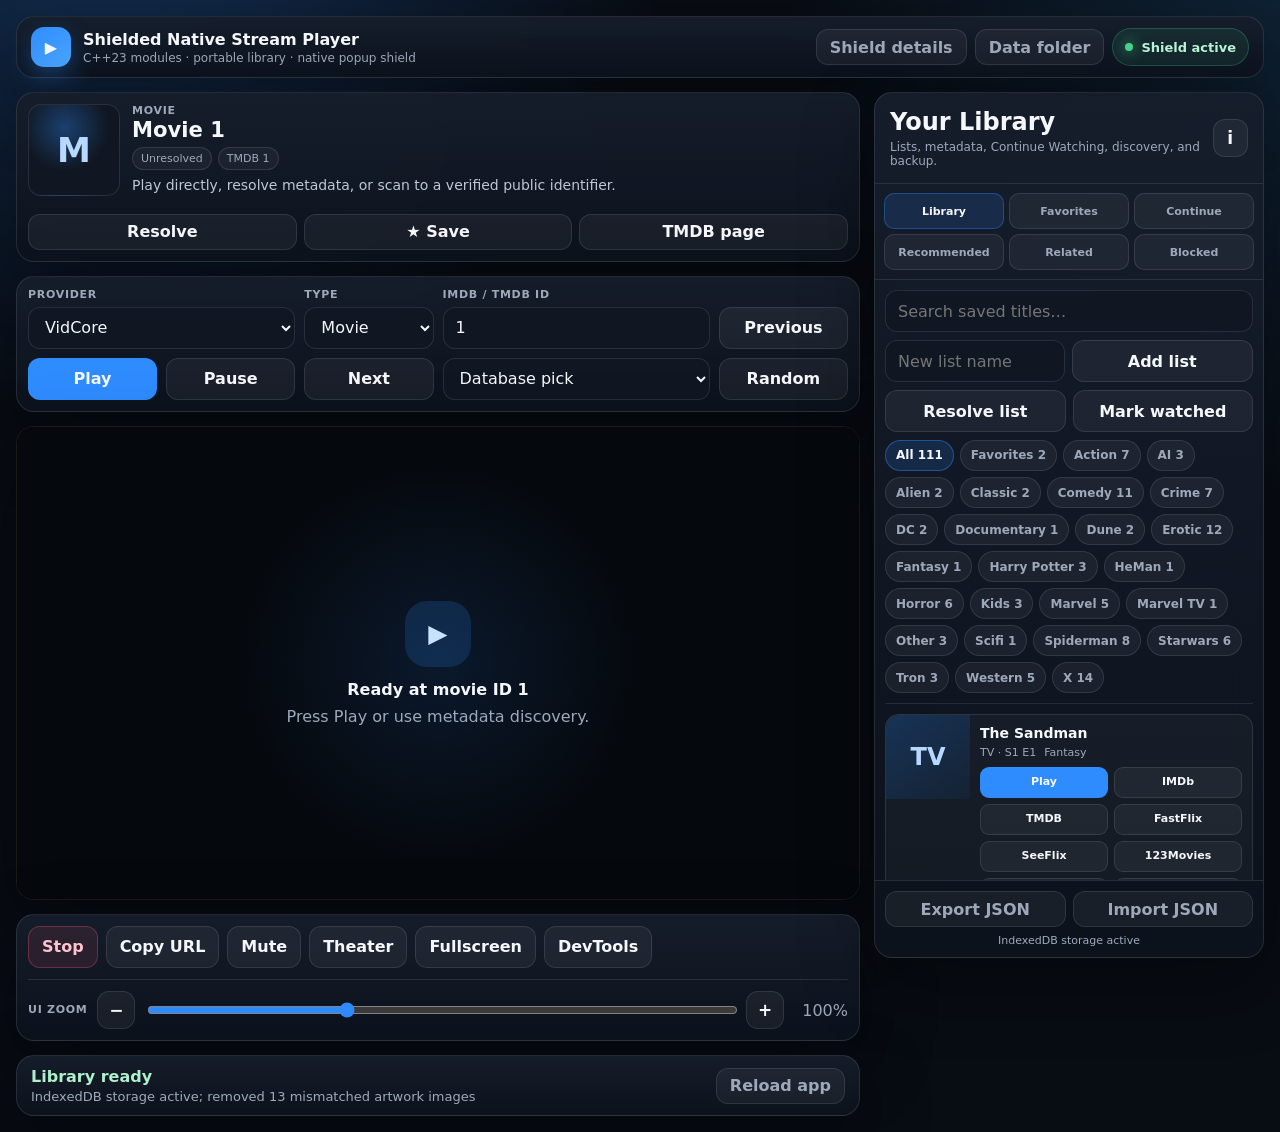
==== VidCoreWebPlayer/index.html @ e3d283dc "Apply v0.2.9 source update" ====
<!doctype html>
<html lang="en">
<head>
  <meta charset="utf-8">
  <meta
      name="viewport"
      content="width=device-width, initial-scale=1, viewport-fit=cover">
  <meta name="color-scheme" content="dark">
  <title>Shielded Native Stream Player</title>
  <link rel="stylesheet" href="styles.css">
</head>
<body>
  <div id="app" class="app">
    <header class="topbar panel">
      <div class="brand">
        <div class="brand-mark">▶</div>
        <div>
          <strong>Shielded Native Stream Player</strong>
          <span>C++23 modules · portable library · native popup shield</span>
        </div>
      </div>

      <div class="top-actions">
        <button id="shieldHelpButton" class="button subtle">Shield details</button>
        <button id="dataFolderButton" class="button subtle">Data folder</button>
        <div class="shield-pill" title="Native popup interception is active.">
          <span class="shield-dot"></span>
          Shield active
        </div>
      </div>
    </header>

    <main class="workspace">
      <section class="main-column">
        <section class="current-card panel">
          <div id="currentPoster" class="current-poster fallback">?</div>

          <div class="current-copy">
            <div class="eyebrow" id="currentType">Movie</div>
            <h1 id="currentTitle">Movie 1</h1>
            <div id="currentMeta" class="metadata-row">
              <span>Unresolved</span>
            </div>
            <p id="currentDescription">
              Play directly, resolve metadata, or scan to a verified public identifier.
            </p>
            <div id="currentGenres" class="tags"></div>
          </div>

          <div class="current-actions">
            <button id="resolveButton" class="button">Resolve</button>
            <button id="favoriteButton" class="button">★ Save</button>
            <button id="previousArtworkButton" class="button hidden">◀ Art</button>
            <button id="imdbArtworkButton" class="button hidden">IMDb art</button>
            <button id="tmdbArtworkButton" class="button hidden">TMDB art</button>
            <button id="nextArtworkButton" class="button hidden">Art ▶</button>
            <button id="imdbButton" class="button hidden">IMDb page</button>
            <button id="tmdbButton" class="button hidden">TMDB page</button>
            <button id="wikipediaButton" class="button hidden">Wikipedia</button>
            <button id="fastflixButton" class="button hidden">FastFlix</button>
            <button id="seeflixButton" class="button hidden">SeeFlix</button>
            <button id="movies123Button" class="button hidden">123Movies</button>
          </div>
        </section>

        <section class="source-panel panel">
          <label class="field provider-field">
            <span>Provider</span>
            <select id="baseUrl" aria-label="Streaming provider">
              <option value="https://vidcore.net" selected>VidCore</option>
              <option value="https://ythd.org/embed">YTHD</option>
              <option value="https://vidup.to">VidUp</option>
            </select>
          </label>

          <label class="field mode-field">
            <span>Type</span>
            <select id="mode">
              <option value="movie">Movie</option>
              <option value="tv">TV</option>
            </select>
          </label>

          <label class="field id-field">
            <span>IMDb / TMDB ID</span>
            <input
                id="mediaId"
                value="1"
                spellcheck="false"
                autocomplete="off">
          </label>

          <label id="seasonField" class="field number-field hidden">
            <span>Season</span>
            <input id="season" type="number" min="0" step="1" value="1">
          </label>

          <label id="episodeField" class="field number-field hidden">
            <span>Episode</span>
            <input id="episode" type="number" min="1" step="1" value="1">
          </label>

          <button
              id="previousButton"
              class="button"
              title="Scan backward to the nearest public metadata match">
            Previous
          </button>

          <button id="playButton" class="button primary">Play</button>

          <button id="pauseButton" class="button">Pause</button>

          <button
              id="nextButton"
              class="button"
              title="Scan forward to the nearest public metadata match">
            Next
          </button>

          <select id="randomMode" class="random-mode" aria-label="Random mode">
            <option value="database" selected>Database pick</option>
            <option value="number">Random ID</option>
          </select>

          <button id="randomButton" class="button">Random</button>
        </section>

        <section id="playerShell" class="player-shell panel">
          <iframe
              id="player"
              title="Streaming player"
              allow="autoplay; encrypted-media; fullscreen; picture-in-picture"
              allowfullscreen
              referrerpolicy="strict-origin-when-cross-origin">
          </iframe>

          <div id="emptyPlayer" class="player-empty">
            <div class="play-glyph">▶</div>
            <strong>Ready at movie ID 1</strong>
            <span>Press Play or use metadata discovery.</span>
          </div>
        </section>

        <section class="transport panel">
          <div class="transport-row">
            <button id="stopButton" class="button danger">Stop</button>
            <button id="copyUrlButton" class="button">Copy URL</button>
            <button id="muteButton" class="button">Mute</button>
            <button id="theaterModeButton" class="button">Theater</button>
            <button id="fullscreenButton" class="button">Fullscreen</button>
            <button id="devtoolsButton" class="button">DevTools</button>
          </div>

          <div class="zoom-row">
            <span>UI zoom</span>
            <button id="zoomOutButton" class="round-button">−</button>
            <input
                id="zoomSlider"
                type="range"
                min="50"
                max="200"
                step="10"
                value="100">
            <button id="zoomInButton" class="round-button">+</button>
            <output id="zoomOutput">100%</output>
          </div>
        </section>

        <section id="statusPanel" class="status-panel panel">
          <div>
            <strong id="statusTitle">Starting library</strong>
            <span id="statusText">
              IndexedDB will be used when available, with a localStorage fallback.
            </span>
          </div>
          <button id="reloadShellButton" class="button subtle">Reload app</button>
        </section>
      </section>

      <aside class="sidebar panel">
        <div class="sidebar-head">
          <div>
            <h2>Your Library</h2>
            <p>Lists, metadata, Continue Watching, discovery, and backup.</p>
          </div>
          <button id="storageInfoButton" class="round-button" title="Storage information">i</button>
        </div>

        <nav class="tabs">
          <button class="tab active" data-panel="library">Library</button>
          <button class="tab" data-panel="favorites">Favorites</button>
          <button class="tab" data-panel="continue">Continue</button>
          <button class="tab" data-panel="recommended">Recommended</button>
          <button class="tab" data-panel="related">Related</button>
          <button class="tab" data-panel="blocked">Blocked</button>
        </nav>

        <section id="libraryPanel" class="side-panel">
          <div class="library-tools">
            <input
                id="librarySearch"
                type="search"
                placeholder="Search saved titles…"
                autocomplete="off">

            <div class="tool-row">
              <input
                  id="newListName"
                  placeholder="New list name"
                  maxlength="40">
              <button id="addListButton" class="button">Add list</button>
            </div>

            <div class="tool-row">
              <button id="resolveListButton" class="button">Resolve list</button>
              <button id="markListWatchedButton" class="button">Mark watched</button>
              <button id="deleteListButton" class="button danger hidden">Delete list</button>
            </div>

            <div id="listChips" class="list-chips"></div>
          </div>

          <div id="libraryCards" class="card-list"></div>
        </section>

        <section id="favoritesPanel" class="side-panel hidden">
          <div id="favoritesCards" class="card-list"></div>
        </section>

        <section id="continuePanel" class="side-panel hidden">
          <div id="continueCards" class="card-list"></div>
        </section>

        <section id="recommendedPanel" class="side-panel hidden">
          <div id="recommendedCards" class="card-list"></div>
        </section>

        <section id="relatedPanel" class="side-panel hidden">
          <div id="relatedCards" class="card-list"></div>
        </section>

        <section id="blockedPanel" class="side-panel hidden">
          <div class="blocked-summary">
            <span>
              Attempts caught this run are shown below. Learned hosts persist in the portable data folder beside the executable.
            </span>
            <button id="clearBlockedButton" class="button danger">Clear learned hosts</button>
          </div>
          <div id="blockedCards" class="card-list"></div>
        </section>

        <footer class="sidebar-footer">
          <button id="exportButton" class="button subtle">Export JSON</button>
          <button id="importButton" class="button subtle">Import JSON</button>
          <input
              id="importFile"
              class="hidden"
              type="file"
              accept="application/json,.json">
          <span id="storageMode">Storage starting…</span>
        </footer>
      </aside>
    </main>
  </div>

  <dialog id="saveDialog">
    <form id="saveForm" class="dialog-body" method="dialog">
      <h3 id="saveDialogTitle">Save to library</h3>

      <label class="field">
        <span>List</span>
        <select id="saveList"></select>
      </label>

      <label class="field">
        <span>Notes</span>
        <textarea
            id="saveNotes"
            rows="5"
            placeholder="Optional notes"></textarea>
      </label>

      <label class="check-row">
        <input id="saveWatched" type="checkbox">
        <span>Mark watched</span>
      </label>

      <div class="dialog-actions split-actions">
        <button
            id="deleteDialogButton"
            class="button danger hidden"
            type="button">
          Delete from library
        </button>
        <button id="cancelSaveButton" class="button" type="button">Cancel</button>
        <button class="button primary" type="submit">Save</button>
      </div>
    </form>
  </dialog>

  <dialog id="storageDialog">
    <div class="dialog-body">
      <h3>Library storage</h3>
      <p>
        Favorites, lists, notes, watched state, Continue Watching, and history use IndexedDB when available. In the native player, browser storage and cache stay in the portable data folder beside the executable. JSON export stores provider categories once, then uses compact provider indexes per title. Version 1 backups with full provider URLs remain import-compatible.
      </p>
      <p>
        Exact playback position is unavailable because the provider frame is cross-origin. Continue Watching records played titles and manual completion state.
      </p>
      <div class="dialog-actions">
        <button id="closeStorageDialogButton" class="button primary">Close</button>
      </div>
    </div>
  </dialog>

  <dialog id="shieldDialog">
    <div class="dialog-body">
      <h3>Native popup shield</h3>
      <p>
        The C++ host cancels WebView2 new-window requests and top-level navigation hijacks. A document-created guard also blocks window.open, target-blank links, external click redirects, middle-click navigation, and external form submissions inside every frame.
      </p>
      <p>
        This prevents popup tabs and window hijacks. It does not promise to remove every visual advertisement rendered inside the provider frame.
      </p>
      <div class="dialog-actions">
        <button id="closeShieldDialogButton" class="button primary">Close</button>
      </div>
    </div>
  </dialog>

  <script src="builtin-library.js"></script>
  <script src="builtin-additions.js"></script>
  <script src="storage.js"></script>
  <script src="metadata.js"></script>
  <script src="providers.js"></script>
  <script src="scanner.js"></script>
  <script src="app.js"></script>
</body>
</html>
---- VidCoreWebPlayer/styles.css ----
:root {
  color-scheme: dark;
  font-family:
      Inter, ui-sans-serif, system-ui, -apple-system, BlinkMacSystemFont,
      "Segoe UI Variable", "Segoe UI", sans-serif;
  --background: #080c13;
  --surface: rgba(18, 25, 37, 0.95);
  --surface-strong: #182131;
  --surface-soft: #101722;
  --surface-hover: rgba(255, 255, 255, 0.075);
  --border: rgba(255, 255, 255, 0.10);
  --border-strong: rgba(255, 255, 255, 0.18);
  --text: #f5f7fb;
  --muted: #9da9bb;
  --primary: #2f8cff;
  --primary-hover: #55a3ff;
  --danger: #e7546c;
  --success: #49d28b;
  --warning: #f5ba55;
  --shadow: 0 24px 70px rgba(0, 0, 0, 0.38);
}

* {
  box-sizing: border-box;
}

html,
body {
  min-width: 900px;
  min-height: 650px;
  margin: 0;
  background:
      radial-gradient(circle at 9% -12%, rgba(47, 140, 255, 0.29), transparent 35rem),
      radial-gradient(circle at 100% 0%, rgba(52, 167, 255, 0.14), transparent 31rem),
      var(--background);
  color: var(--text);
}

body {
  overflow-x: hidden;
}

button,
input,
select,
textarea {
  font: inherit;
}

button {
  color: inherit;
}

.app {
  min-height: 100vh;
  padding: 16px;
}

.panel {
  border: 1px solid var(--border);
  border-radius: 18px;
  background:
      linear-gradient(
        180deg,
        rgba(22, 30, 44, 0.95),
        rgba(13, 19, 29, 0.95)
      );
  box-shadow: var(--shadow);
  backdrop-filter: blur(18px);
}

.topbar {
  display: flex;
  align-items: center;
  justify-content: space-between;
  min-height: 62px;
  margin-bottom: 14px;
  padding: 10px 14px;
}

.brand,
.top-actions,
.transport-row,
.current-actions,
.dialog-actions,
.tool-row,
.check-row {
  display: flex;
  align-items: center;
}

.brand {
  gap: 12px;
}

.brand-mark {
  display: grid;
  width: 40px;
  height: 40px;
  place-items: center;
  border-radius: 13px;
  background: linear-gradient(145deg, var(--primary), #4ba7ff);
  box-shadow: 0 10px 24px rgba(47, 140, 255, 0.34);
}

.brand strong,
.brand span {
  display: block;
}

.brand span {
  margin-top: 2px;
  color: var(--muted);
  font-size: 12px;
}

.top-actions {
  gap: 8px;
}

.shield-pill {
  display: flex;
  align-items: center;
  gap: 8px;
  min-height: 38px;
  padding: 0 12px;
  border: 1px solid rgba(73, 210, 139, 0.26);
  border-radius: 999px;
  background: rgba(73, 210, 139, 0.09);
  color: #baf4d4;
  font-size: 13px;
  font-weight: 750;
}


.shield-dot {
  width: 8px;
  height: 8px;
  border-radius: 50%;
  background: var(--success);
  box-shadow: 0 0 14px var(--success);
}

.workspace {
  display: grid;
  grid-template-columns: minmax(0, 1fr) 440px;
  gap: 14px;
}

.main-column {
  min-width: 0;
}

.source-panel {
  display: grid;
  grid-template-columns: repeat(12, minmax(0, 1fr));
  align-items: end;
  gap: 9px;
  margin-bottom: 14px;
  padding: 11px;
}

.source-panel .provider-field { grid-column: span 2; }
.source-panel .mode-field { grid-column: span 1; }
.source-panel .id-field { grid-column: span 2; }
.source-panel .number-field { grid-column: span 1; }
.source-panel .button { grid-column: span 1; min-width: 0; }
.source-panel .random-mode {
  grid-column: span 2;
  align-self: end;
  min-height: 42px;
}

.field {
  display: grid;
  gap: 6px;
}

.field > span,
.zoom-row > span,
.eyebrow {
  color: var(--muted);
  font-size: 11px;
  font-weight: 800;
  letter-spacing: 0.065em;
  text-transform: uppercase;
}

input,
select,
textarea {
  width: 100%;
  border: 1px solid var(--border);
  border-radius: 12px;
  outline: none;
  background: var(--surface-soft);
  color: var(--text);
}

input,
select {
  min-height: 42px;
  padding: 0 12px;
}

textarea {
  min-height: 105px;
  padding: 11px 12px;
  resize: vertical;
}

input:focus,
select:focus,
textarea:focus {
  border-color: rgba(47, 140, 255, 0.82);
  box-shadow: 0 0 0 3px rgba(47, 140, 255, 0.16);
}

.button,
.round-button,
.tab,
.list-chip {
  border: 1px solid var(--border);
  outline: none;
  background: rgba(255, 255, 255, 0.05);
  cursor: pointer;
  transition:
      transform 120ms ease,
      border-color 120ms ease,
      background 120ms ease,
      opacity 120ms ease;
}

.button:hover,
.round-button:hover,
.tab:hover,
.list-chip:hover {
  border-color: var(--border-strong);
  background: var(--surface-hover);
}

.button:active,
.round-button:active,
.tab:active,
.list-chip:active {
  transform: translateY(1px);
}

.button:disabled,
.round-button:disabled,
.tab:disabled {
  cursor: not-allowed;
  opacity: 0.48;
}

.button {
  min-height: 42px;
  padding: 0 13px;
  border-radius: 12px;
  font-weight: 750;
  white-space: nowrap;
}

.button.primary {
  border-color: rgba(47, 140, 255, 0.75);
  background: var(--primary);
}

.button.primary:hover {
  background: var(--primary-hover);
}

.button.danger {
  color: #ffc3ce;
  border-color: rgba(231, 84, 108, 0.34);
  background: rgba(231, 84, 108, 0.11);
}

.button.subtle {
  min-height: 36px;
  color: var(--muted);
}

.round-button {
  display: grid;
  width: 38px;
  height: 38px;
  place-items: center;
  border-radius: 12px;
  font-size: 17px;
  font-weight: 850;
}

.current-card {
  display: grid;
  grid-template-columns: 132px minmax(0, 1fr) minmax(210px, 238px);
  align-items: start;
  gap: 16px;
  min-height: 214px;
  margin-bottom: 14px;
  padding: 14px;
}

.current-poster {
  display: grid;
  width: 132px;
  min-height: 198px;
  aspect-ratio: 2 / 3;
  overflow: hidden;
  place-items: center;
  border: 1px solid var(--border);
  border-radius: 14px;
  background:
      radial-gradient(circle at 40% 25%, rgba(47, 140, 255, 0.35), transparent 50%),
      var(--surface-soft);
  color: #b8d9ff;
  font-size: 34px;
  font-weight: 850;
}

.current-poster img {
  width: 100%;
  height: 100%;
  object-fit: contain;
}

.current-copy {
  min-width: 0;
}

.current-copy h1 {
  margin: 4px 0 7px;
  overflow: hidden;
  font-size: clamp(22px, 2vw, 32px);
  line-height: 1.08;
  text-overflow: ellipsis;
  white-space: nowrap;
}

.current-copy p {
  display: -webkit-box;
  max-width: 1000px;
  margin: 9px 0 0;
  overflow: hidden;
  color: #bdc7d6;
  font-size: 14px;
  line-height: 1.48;
  -webkit-box-orient: vertical;
  -webkit-line-clamp: 4;
}

.metadata-row,
.tags {
  display: flex;
  flex-wrap: wrap;
  gap: 6px;
}

.metadata-row span,
.tag {
  padding: 4px 8px;
  border: 1px solid var(--border);
  border-radius: 999px;
  background: rgba(255, 255, 255, 0.045);
  color: var(--muted);
  font-size: 11px;
}

.tags {
  margin-top: 10px;
}

.current-actions {
  display: grid;
  grid-template-columns: repeat(2, minmax(0, 1fr));
  align-content: start;
  gap: 7px;
  width: 100%;
}

.current-actions .button {
  min-width: 0;
  white-space: normal;
}

.player-shell {
  position: relative;
  overflow: hidden;
  min-height: 390px;
  aspect-ratio: 16 / 9;
  background: #000;
}

.player-shell iframe {
  width: 100%;
  height: 100%;
  border: 0;
  background: #000;
}

.player-empty {
  position: absolute;
  inset: 0;
  display: grid;
  place-content: center;
  gap: 8px;
  text-align: center;
  background:
      radial-gradient(circle at center, rgba(47, 140, 255, 0.13), transparent 42%),
      #05080d;
  pointer-events: none;
}

.player-empty strong,
.player-empty span {
  display: block;
}

.player-empty span {
  color: var(--muted);
}

.play-glyph {
  display: grid;
  width: 66px;
  height: 66px;
  margin: 0 auto 5px;
  place-items: center;
  border-radius: 22px;
  background: rgba(47, 140, 255, 0.17);
  color: #c7e2ff;
  font-size: 25px;
}

.transport {
  margin-top: 14px;
  padding: 11px;
}

.transport-row {
  flex-wrap: wrap;
  gap: 8px;
}

.zoom-row {
  display: grid;
  grid-template-columns: auto 38px minmax(160px, 1fr) 38px 54px;
  align-items: center;
  gap: 10px;
  margin-top: 11px;
  padding-top: 11px;
  border-top: 1px solid var(--border);
}

.zoom-row input {
  min-height: auto;
  padding: 0;
  accent-color: var(--primary);
}

.zoom-row output {
  color: var(--muted);
  font-variant-numeric: tabular-nums;
  text-align: right;
}

.status-panel {
  display: flex;
  align-items: center;
  justify-content: space-between;
  gap: 16px;
  margin-top: 14px;
  padding: 11px 14px;
}

.status-panel strong,
.status-panel span {
  display: block;
}

.status-panel span {
  margin-top: 3px;
  color: var(--muted);
  font-size: 13px;
}

.status-panel[data-type="ok"] strong {
  color: #aef0cc;
}

.status-panel[data-type="warn"] strong {
  color: #ffdc9c;
}

.status-panel[data-type="error"] strong {
  color: #ffc1cc;
}

.sidebar {
  position: sticky;
  top: 16px;
  align-self: start;
  min-height: calc(100vh - 104px);
  overflow: hidden;
}

.sidebar-head {
  display: flex;
  align-items: center;
  justify-content: space-between;
  padding: 15px;
  border-bottom: 1px solid var(--border);
}

.sidebar-head h2,
.sidebar-head p {
  margin: 0;
}

.sidebar-head p {
  margin-top: 4px;
  color: var(--muted);
  font-size: 12px;
}

.tabs {
  display: grid;
  grid-template-columns: repeat(3, minmax(0, 1fr));
  gap: 5px;
  padding: 9px;
  border-bottom: 1px solid var(--border);
}

.tab {
  min-height: 36px;
  overflow: hidden;
  padding: 0 6px;
  border-radius: 10px;
  color: var(--muted);
  font-size: 11px;
  font-weight: 780;
  text-overflow: ellipsis;
}

.tab.active {
  color: var(--text);
  border-color: rgba(47, 140, 255, 0.37);
  background: rgba(47, 140, 255, 0.15);
}

.side-panel {
  max-height: calc(100vh - 300px);
  overflow: auto;
  padding: 10px;
}

.library-tools {
  display: grid;
  gap: 8px;
  margin-bottom: 10px;
  padding-bottom: 10px;
  border-bottom: 1px solid var(--border);
}

.tool-row {
  gap: 7px;
}

.tool-row > * {
  flex: 1;
  min-width: 0;
}

.list-chips {
  display: flex;
  flex-wrap: wrap;
  gap: 6px;
}

.list-chip {
  min-height: 31px;
  padding: 0 10px;
  border-radius: 999px;
  color: var(--muted);
  font-size: 12px;
  font-weight: 750;
}

.list-chip.active {
  color: var(--text);
  border-color: rgba(47, 140, 255, 0.44);
  background: rgba(47, 140, 255, 0.16);
}

.card-list {
  display: grid;
  gap: 9px;
}

.media-card,
.blocked-card,
.empty-card {
  overflow: hidden;
  border: 1px solid var(--border);
  border-radius: 14px;
  background: rgba(255, 255, 255, 0.035);
}

.media-card {
  display: grid;
  grid-template-columns: 88px minmax(0, 1fr);
  align-items: start;
}

.card-poster {
  display: grid;
  min-height: 132px;
  aspect-ratio: 2 / 3;
  place-items: center;
  background:
      linear-gradient(145deg, rgba(47, 140, 255, 0.24), rgba(75, 167, 255, 0.08)),
      var(--surface-soft);
  color: #b8d9ff;
  font-size: 24px;
  font-weight: 850;
}

.card-poster img {
  width: 100%;
  height: 100%;
  object-fit: contain;
}

.card-body {
  min-width: 0;
  padding: 10px;
}

.card-title {
  margin: 0;
  overflow: hidden;
  font-size: 14px;
  text-overflow: ellipsis;
  white-space: nowrap;
}

.card-meta {
  display: flex;
  flex-wrap: wrap;
  gap: 5px 8px;
  margin-top: 5px;
  color: var(--muted);
  font-size: 11px;
}

.card-notes {
  display: -webkit-box;
  margin: 7px 0 0;
  overflow: hidden;
  color: #b7c1d0;
  font-size: 12px;
  line-height: 1.35;
  -webkit-box-orient: vertical;
  -webkit-line-clamp: 2;
}

.card-actions {
  display: grid;
  grid-template-columns: repeat(2, minmax(0, 1fr));
  gap: 6px;
  margin-top: 9px;
}

.card-actions .button {
  min-width: 0;
  min-height: 32px;
  padding: 5px 9px;
  border-radius: 9px;
  white-space: normal;
  line-height: 1.2;
  font-size: 11px;
}

.blocked-summary {
  display: grid;
  gap: 9px;
  margin-bottom: 10px;
  color: var(--muted);
  font-size: 12px;
}

.blocked-card {
  padding: 10px;
  word-break: break-all;
}

.blocked-card strong {
  color: #ffc2cd;
  font-size: 11px;
  text-transform: uppercase;
}

.blocked-card span {
  display: block;
  margin-top: 5px;
  color: var(--muted);
  font-size: 12px;
}

.empty-card {
  padding: 25px 16px;
  color: var(--muted);
  text-align: center;
}

.sidebar-footer {
  display: grid;
  grid-template-columns: 1fr 1fr;
  gap: 7px;
  padding: 10px;
  border-top: 1px solid var(--border);
}

.sidebar-footer span {
  grid-column: 1 / -1;
  color: var(--muted);
  font-size: 11px;
  text-align: center;
}

dialog {
  width: min(520px, calc(100vw - 36px));
  padding: 0;
  border: 1px solid var(--border-strong);
  border-radius: 18px;
  background: #111824;
  color: var(--text);
  box-shadow: 0 35px 100px rgba(0, 0, 0, 0.62);
}

dialog::backdrop {
  background: rgba(4, 7, 12, 0.76);
  backdrop-filter: blur(8px);
}

.dialog-body {
  display: grid;
  gap: 13px;
  padding: 18px;
}

.dialog-body h3,
.dialog-body p {
  margin: 0;
}

.dialog-body p {
  color: var(--muted);
  font-size: 13px;
  line-height: 1.5;
}

.split-actions {
  justify-content: flex-end;
}

.split-actions .danger {
  margin-right: auto;
}

.dialog-actions {
  justify-content: flex-end;
  gap: 8px;
  margin-top: 3px;
}

.check-row {
  gap: 8px;
}

.check-row input {
  width: 18px;
  min-height: 18px;
  accent-color: var(--primary);
}

.check-row span {
  color: var(--muted);
  font-size: 13px;
}

.hidden {
  display: none !important;
}

body.theater .workspace {
  display: block;
}

body.theater .sidebar,
body.theater .source-panel,
body.theater .current-card,
body.theater .status-panel {
  display: none;
}

body.theater .player-shell {
  min-height: calc(100vh - 186px);
  border-radius: 16px;
}

body.theater .topbar {
  margin-bottom: 10px;
}


/* v0.2.5 responsive provider and card formatting */
@media (max-width: 1320px) {
  .workspace { grid-template-columns: minmax(0, 1fr) 390px; }
  .source-panel { grid-template-columns: repeat(6, minmax(0, 1fr)); }
  .source-panel .provider-field,
  .source-panel .id-field,
  .source-panel .random-mode { grid-column: span 2; }
}

@media (max-width: 1080px) {
  .workspace { grid-template-columns: 1fr; }
  .sidebar { position: static; min-height: auto; }
  .side-panel { max-height: 560px; }
  .current-card { grid-template-columns: 118px minmax(0, 1fr); }
  .current-poster { width: 118px; min-height: 177px; }
  .current-actions {
    grid-column: 1 / -1;
    grid-template-columns: repeat(3, minmax(0, 1fr));
  }
}


/* v0.2.6 compact blue layout */
.current-card {
  display: grid;
  grid-template-columns: 92px minmax(0, 1fr);
  align-items: start;
  gap: 12px;
  min-height: 0;
  margin-bottom: 14px;
  padding: 11px;
}

.current-poster {
  width: 92px;
  height: 92px;
  min-height: 92px;
  aspect-ratio: 1;
  border-radius: 13px;
}

.current-copy h1 {
  margin: 2px 0 5px;
  font-size: clamp(19px, 1.65vw, 27px);
}

.current-copy p {
  margin-top: 6px;
  line-height: 1.35;
  -webkit-line-clamp: 2;
}

.tags {
  margin-top: 7px;
}

.current-actions {
  grid-column: 1 / -1;
  display: flex;
  flex-flow: row wrap;
  align-items: stretch;
  gap: 7px;
  width: 100%;
}

.current-actions .button {
  flex: 1 1 104px;
  min-width: 92px;
  min-height: 36px;
  padding: 5px 10px;
  white-space: normal;
  line-height: 1.15;
}

.media-card {
  grid-template-columns: 84px minmax(0, 1fr);
  align-items: start;
}

.card-poster {
  width: 84px;
  min-height: 84px;
  aspect-ratio: 1;
}

.card-actions {
  display: flex;
  flex-flow: row wrap;
  gap: 6px;
  margin-top: 8px;
}

.card-actions .button {
  flex: 1 1 88px;
  min-width: 78px;
  min-height: 31px;
  padding: 5px 8px;
  white-space: normal;
  line-height: 1.15;
}

@media (max-width: 1080px) {
  .current-card {
    grid-template-columns: 82px minmax(0, 1fr);
  }

  .current-poster {
    width: 82px;
    height: 82px;
    min-height: 82px;
  }

  .current-actions {
    grid-column: 1 / -1;
    display: flex;
    flex-flow: row wrap;
  }
}
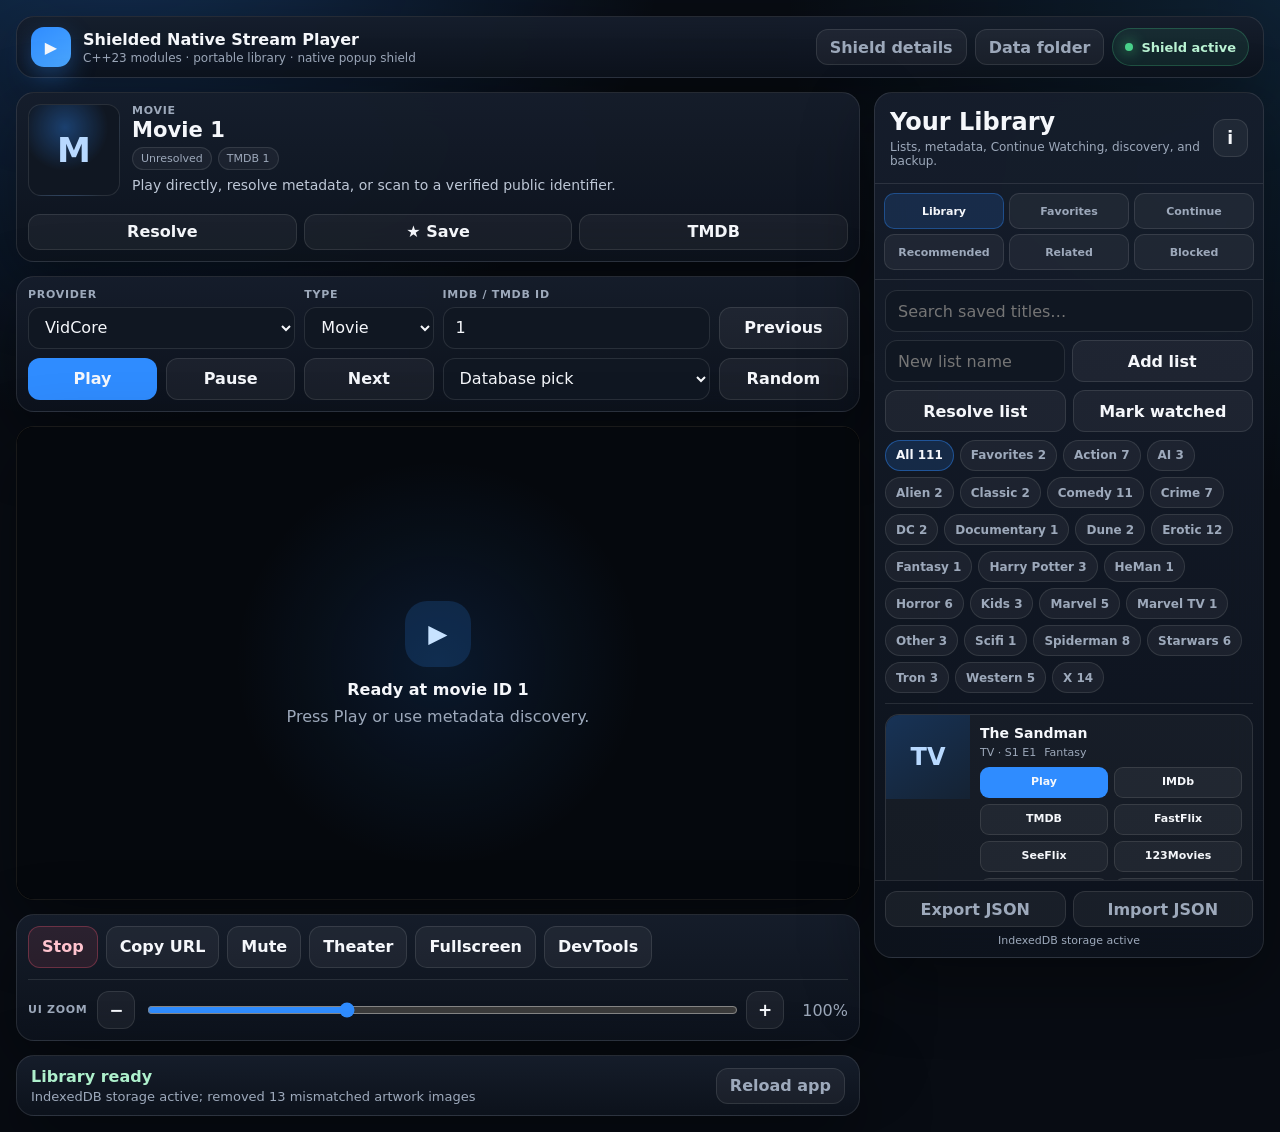
==== commit aea549f0: "Apply v0.2.10 source update" ====
--- a/VidCoreWebPlayer/index.html
+++ b/VidCoreWebPlayer/index.html
@@ -50,12 +50,8 @@
           <div class="current-actions">
             <button id="resolveButton" class="button">Resolve</button>
             <button id="favoriteButton" class="button">★ Save</button>
-            <button id="previousArtworkButton" class="button hidden">◀ Art</button>
-            <button id="imdbArtworkButton" class="button hidden">IMDb art</button>
-            <button id="tmdbArtworkButton" class="button hidden">TMDB art</button>
-            <button id="nextArtworkButton" class="button hidden">Art ▶</button>
-            <button id="imdbButton" class="button hidden">IMDb page</button>
-            <button id="tmdbButton" class="button hidden">TMDB page</button>
+            <button id="imdbButton" class="button hidden">IMDb</button>
+            <button id="tmdbButton" class="button hidden">TMDB</button>
             <button id="wikipediaButton" class="button hidden">Wikipedia</button>
             <button id="fastflixButton" class="button hidden">FastFlix</button>
             <button id="seeflixButton" class="button hidden">SeeFlix</button>
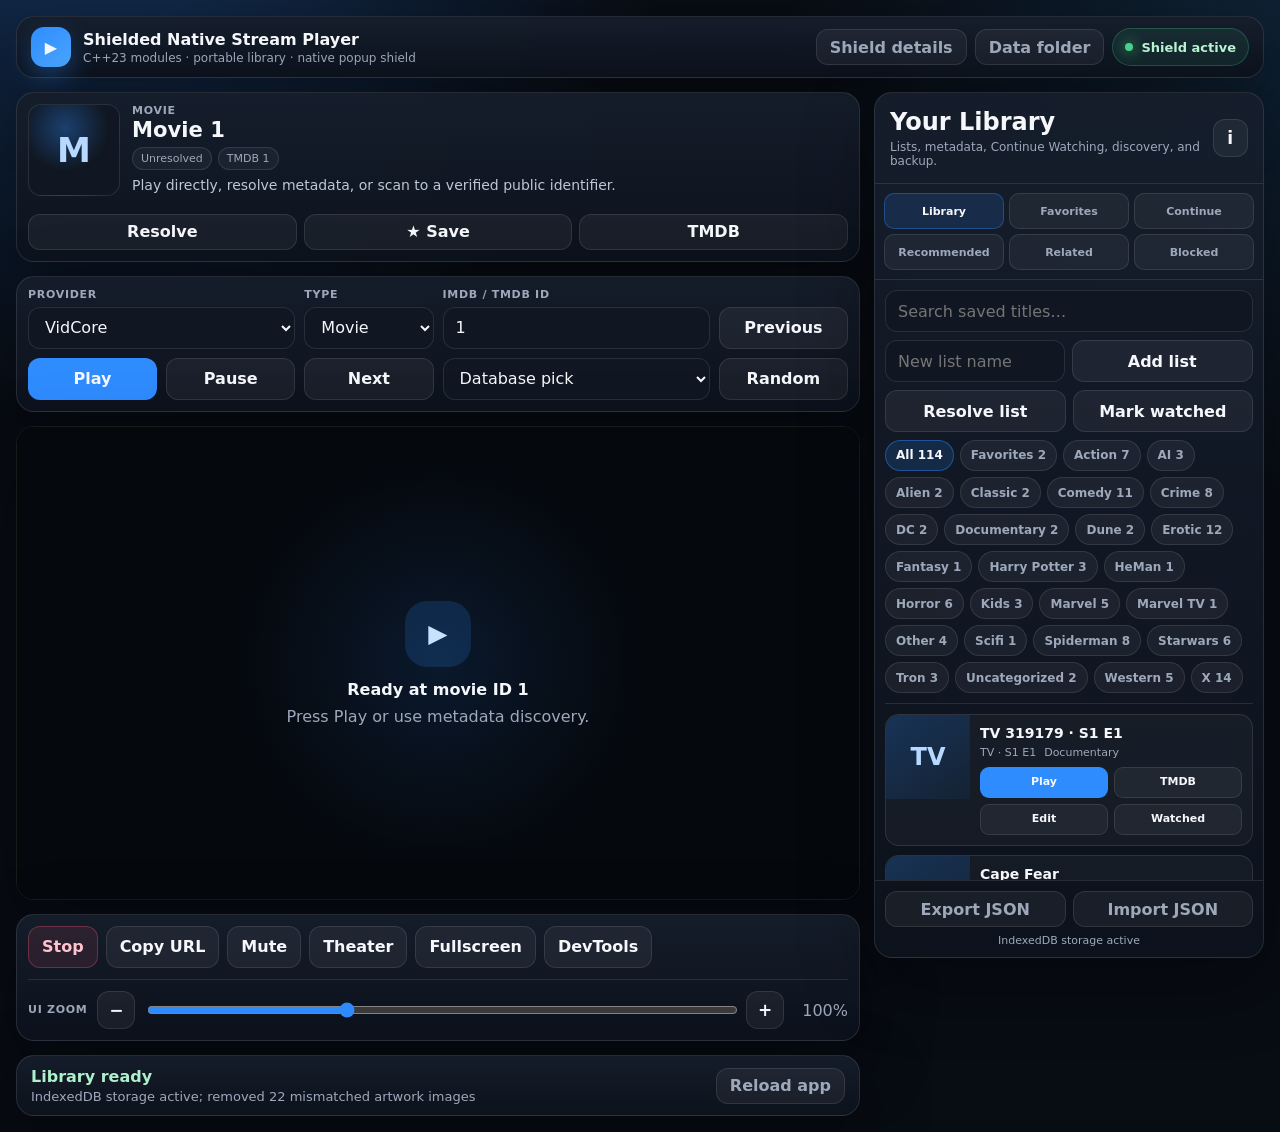
==== commit 0a1d55c3: "Apply v0.2.14 source update" ====
--- a/VidCoreWebPlayer/index.html
+++ b/VidCoreWebPlayer/index.html
@@ -278,6 +278,11 @@
       </label>
 
       <label class="check-row">
+        <input id="saveFavorite" type="checkbox" checked>
+        <span>Keep in Favorites too</span>
+      </label>
+
+      <label class="check-row">
         <input id="saveWatched" type="checkbox">
         <span>Mark watched</span>
       </label>
@@ -299,7 +304,7 @@
     <div class="dialog-body">
       <h3>Library storage</h3>
       <p>
-        Favorites, lists, notes, watched state, Continue Watching, and history use IndexedDB when available. In the native player, browser storage and cache stay in the portable data folder beside the executable. JSON export stores provider categories once, then uses compact provider indexes per title. Version 1 backups with full provider URLs remain import-compatible.
+        Favorites are an overlay and no longer replace a title's category. Favorites, lists, notes, watched state, Continue Watching, and history use IndexedDB when available. In the native player, browser storage and cache stay in the portable data folder beside the executable. The native player creates data/artwork/category/title folders; drop several JPG, PNG, WebP, GIF, BMP, or AVIF images into a title folder and one is selected randomly for that launch. Those user-owned files are never downloaded or deleted by the player. JSON export stores provider categories once, then uses compact provider indexes per title. Version 1 backups with full provider URLs remain import-compatible.
       </p>
       <p>
         Exact playback position is unavailable because the provider frame is cross-origin. Continue Watching records played titles and manual completion state.
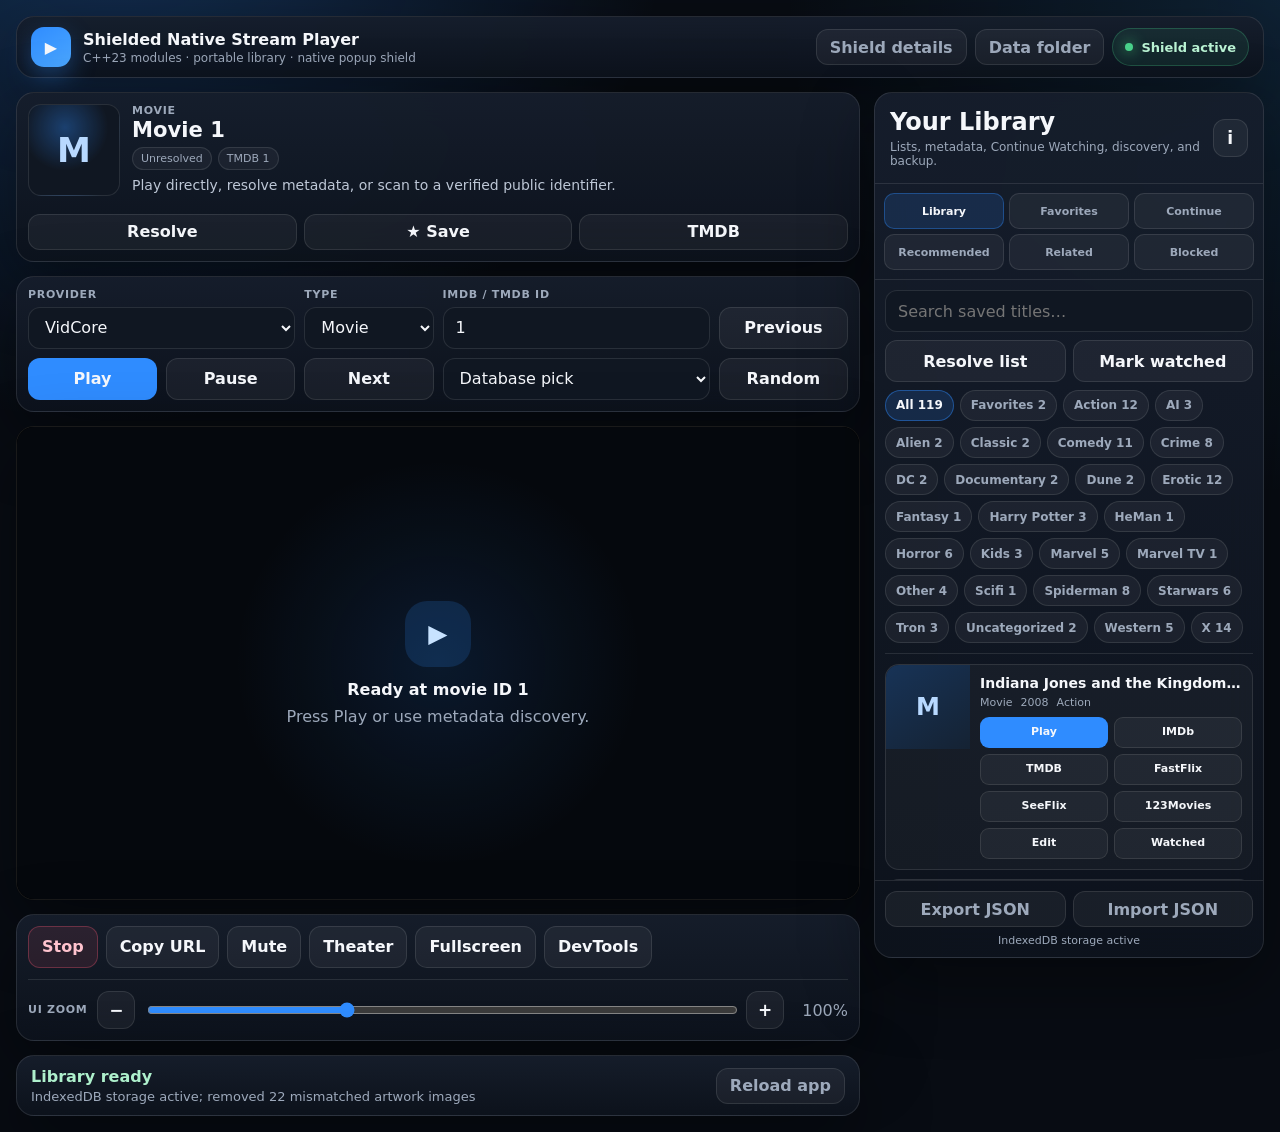
==== commit 3a3fb972: "Apply v0.2.15 source update" ====
--- a/VidCoreWebPlayer/index.html
+++ b/VidCoreWebPlayer/index.html
@@ -201,14 +201,6 @@
                 autocomplete="off">
 
             <div class="tool-row">
-              <input
-                  id="newListName"
-                  placeholder="New list name"
-                  maxlength="40">
-              <button id="addListButton" class="button">Add list</button>
-            </div>
-
-            <div class="tool-row">
               <button id="resolveListButton" class="button">Resolve list</button>
               <button id="markListWatchedButton" class="button">Mark watched</button>
               <button id="deleteListButton" class="button danger hidden">Delete list</button>
@@ -269,6 +261,16 @@
         <select id="saveList"></select>
       </label>
 
+      <div class="tool-row">
+        <input
+            id="saveNewListName"
+            placeholder="Create a new list"
+            maxlength="40">
+        <button id="saveAddListButton" class="button" type="button">
+          Create list
+        </button>
+      </div>
+
       <label class="field">
         <span>Notes</span>
         <textarea
@@ -304,7 +306,7 @@
     <div class="dialog-body">
       <h3>Library storage</h3>
       <p>
-        Favorites are an overlay and no longer replace a title's category. Favorites, lists, notes, watched state, Continue Watching, and history use IndexedDB when available. In the native player, browser storage and cache stay in the portable data folder beside the executable. The native player creates data/artwork/category/title folders; drop several JPG, PNG, WebP, GIF, BMP, or AVIF images into a title folder and one is selected randomly for that launch. Those user-owned files are never downloaded or deleted by the player. JSON export stores provider categories once, then uses compact provider indexes per title. Version 1 backups with full provider URLs remain import-compatible.
+        Favorites are an overlay and no longer replace a title's category. Create lists directly inside Edit/Save; empty lists persist until you explicitly delete them, and saving switches Library to the destination list. Favorites, lists, notes, watched state, Continue Watching, and history use IndexedDB when available. In the native player, browser storage and cache stay in the portable data folder beside the executable. The native player creates data/artwork/category/title folders; drop several JPG, PNG, WebP, GIF, BMP, or AVIF images into a title folder and one is selected randomly for that launch. Those user-owned files are never downloaded or deleted by the player. JSON export stores provider categories once, then uses compact provider indexes per title. Version 1 backups with full provider URLs remain import-compatible.
       </p>
       <p>
         Exact playback position is unavailable because the provider frame is cross-origin. Continue Watching records played titles and manual completion state.
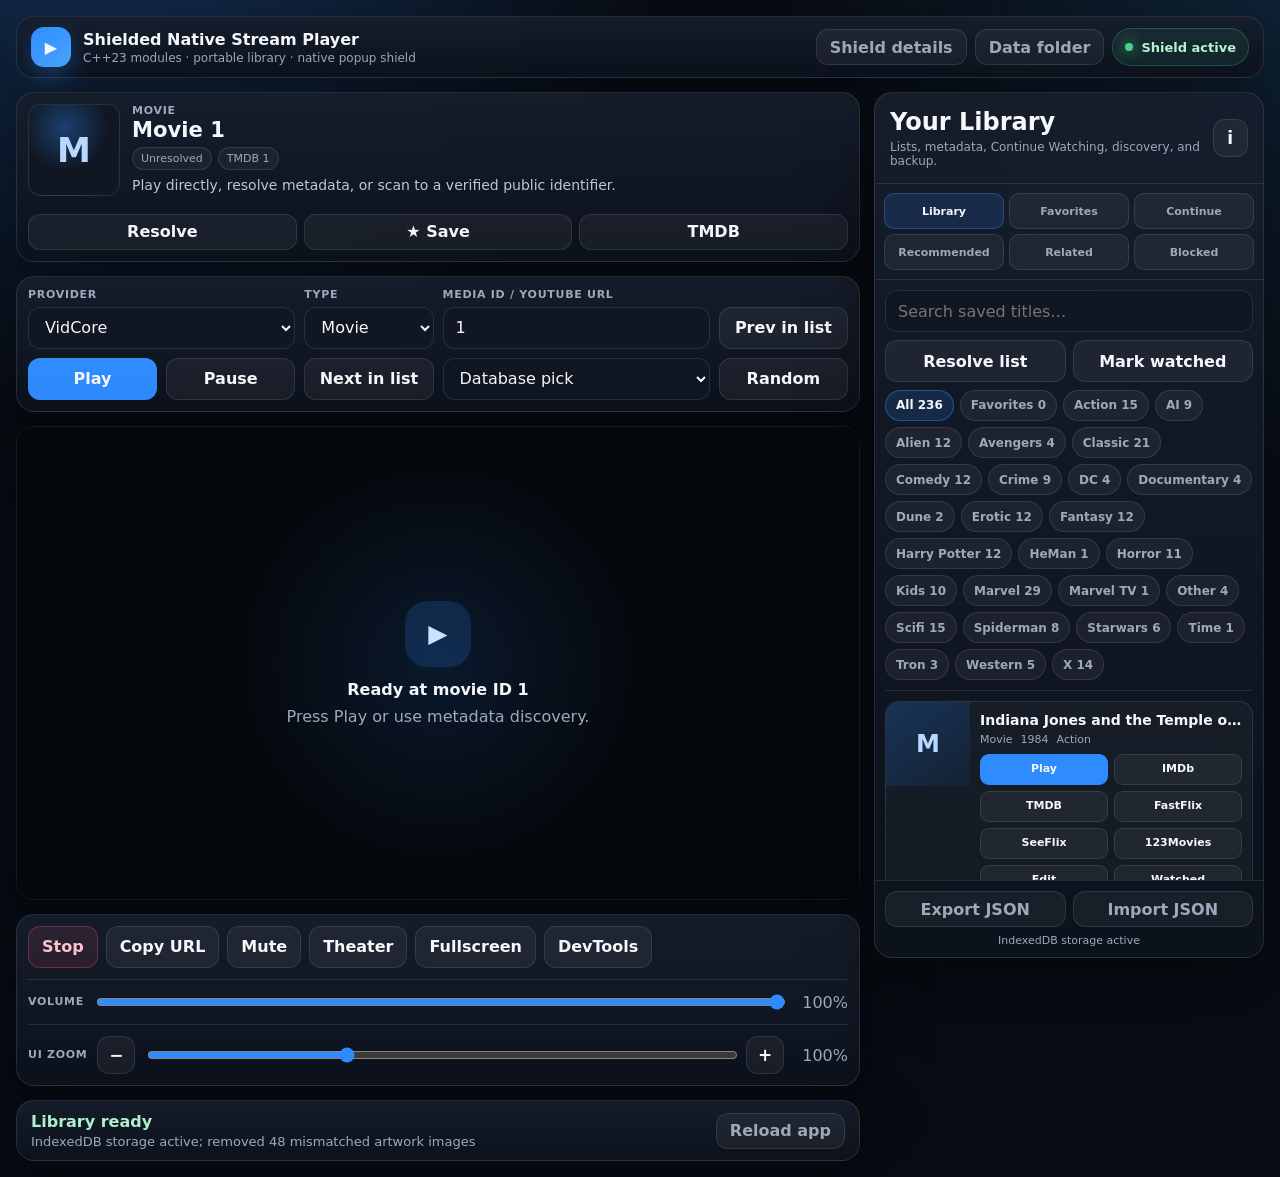
==== commit f5fe1140: "Add YouTube playback and library controls" ====
--- a/VidCoreWebPlayer/index.html
+++ b/VidCoreWebPlayer/index.html
@@ -53,6 +53,8 @@
             <button id="imdbButton" class="button hidden">IMDb</button>
             <button id="tmdbButton" class="button hidden">TMDB</button>
             <button id="wikipediaButton" class="button hidden">Wikipedia</button>
+            <button id="youtubeButton" class="button hidden">YouTube</button>
+            <button id="seriesNextButton" class="button hidden">Series next</button>
             <button id="fastflixButton" class="button hidden">FastFlix</button>
             <button id="seeflixButton" class="button hidden">SeeFlix</button>
             <button id="movies123Button" class="button hidden">123Movies</button>
@@ -66,6 +68,7 @@
               <option value="https://vidcore.net" selected>VidCore</option>
               <option value="https://ythd.org/embed">YTHD</option>
               <option value="https://vidup.to">VidUp</option>
+              <option value="https://www.youtube.com">YouTube</option>
             </select>
           </label>
 
@@ -74,11 +77,12 @@
             <select id="mode">
               <option value="movie">Movie</option>
               <option value="tv">TV</option>
+              <option value="youtube">YouTube</option>
             </select>
           </label>
 
           <label class="field id-field">
-            <span>IMDb / TMDB ID</span>
+            <span>Media ID / YouTube URL</span>
             <input
                 id="mediaId"
                 value="1"
@@ -99,8 +103,8 @@
           <button
               id="previousButton"
               class="button"
-              title="Scan backward to the nearest public metadata match">
-            Previous
+              title="Play the previous title in the active Library list">
+            Prev in list
           </button>
 
           <button id="playButton" class="button primary">Play</button>
@@ -110,8 +114,8 @@
           <button
               id="nextButton"
               class="button"
-              title="Scan forward to the nearest public metadata match">
-            Next
+              title="Play the next title in the active Library list">
+            Next in list
           </button>
 
           <select id="randomMode" class="random-mode" aria-label="Random mode">
@@ -146,6 +150,18 @@
             <button id="theaterModeButton" class="button">Theater</button>
             <button id="fullscreenButton" class="button">Fullscreen</button>
             <button id="devtoolsButton" class="button">DevTools</button>
+          </div>
+
+          <div class="volume-row">
+            <span>Volume</span>
+            <input
+                id="volumeSlider"
+                type="range"
+                min="0"
+                max="100"
+                step="5"
+                value="100">
+            <output id="volumeOutput">100%</output>
           </div>
 
           <div class="zoom-row">
@@ -257,6 +273,11 @@
       <h3 id="saveDialogTitle">Save to library</h3>
 
       <label class="field">
+        <span>Title</span>
+        <input id="saveTitle" maxlength="180" placeholder="Display title">
+      </label>
+
+      <label class="field">
         <span>List</span>
         <select id="saveList"></select>
       </label>
@@ -288,6 +309,55 @@
         <input id="saveWatched" type="checkbox">
         <span>Mark watched</span>
       </label>
+
+      <fieldset class="dialog-section">
+        <legend>Next video in series</legend>
+        <label class="check-row">
+          <input id="saveNextEnabled" type="checkbox">
+          <span>Attach a specific next movie, episode, or YouTube video</span>
+        </label>
+
+        <div id="saveNextFields" class="dialog-grid hidden">
+          <label class="field">
+            <span>Provider</span>
+            <select id="saveNextProvider">
+              <option value="https://vidcore.net">VidCore</option>
+              <option value="https://ythd.org/embed">YTHD</option>
+              <option value="https://vidup.to">VidUp</option>
+              <option value="https://www.youtube.com">YouTube</option>
+            </select>
+          </label>
+
+          <label class="field">
+            <span>Type</span>
+            <select id="saveNextMode">
+              <option value="movie">Movie</option>
+              <option value="tv">TV</option>
+              <option value="youtube">YouTube</option>
+            </select>
+          </label>
+
+          <label class="field wide-field">
+            <span>Next title</span>
+            <input id="saveNextTitle" maxlength="180" placeholder="Optional display title">
+          </label>
+
+          <label class="field wide-field">
+            <span>Media ID / YouTube URL</span>
+            <input id="saveNextId" spellcheck="false" autocomplete="off">
+          </label>
+
+          <label id="saveNextSeasonField" class="field">
+            <span>Season</span>
+            <input id="saveNextSeason" type="number" min="0" step="1" value="1">
+          </label>
+
+          <label id="saveNextEpisodeField" class="field">
+            <span>Episode</span>
+            <input id="saveNextEpisode" type="number" min="1" step="1" value="1">
+          </label>
+        </div>
+      </fieldset>
 
       <div class="dialog-actions split-actions">
         <button
@@ -306,7 +376,7 @@
     <div class="dialog-body">
       <h3>Library storage</h3>
       <p>
-        Favorites are an overlay and no longer replace a title's category. Create lists directly inside Edit/Save; empty lists persist until you explicitly delete them, and saving switches Library to the destination list. Favorites, lists, notes, watched state, Continue Watching, and history use IndexedDB when available. In the native player, browser storage and cache stay in the portable data folder beside the executable. The native player creates data/artwork/category/title folders; drop several JPG, PNG, WebP, GIF, BMP, or AVIF images into a title folder and one is selected randomly for that launch. Those user-owned files are never downloaded or deleted by the player. JSON export stores provider categories once, then uses compact provider indexes per title. Version 1 backups with full provider URLs remain import-compatible.
+        Favorites are an overlay and no longer replace a title's category. Edit/Save can also attach the exact next video in a series. Create lists directly inside Edit/Save; empty lists persist until you explicitly delete them, and saving switches Library to the destination list. Favorites, lists, notes, watched state, Continue Watching, and history use IndexedDB when available. In the native player, browser storage and cache stay in the portable data folder beside the executable. The native player creates data/artwork/category/title folders; drop several JPG, PNG, WebP, GIF, BMP, or AVIF images into a title folder and one is selected randomly for that launch. Those user-owned files are never downloaded or deleted by the player. JSON export stores provider categories once, then uses compact provider indexes per title. Version 1 backups with full provider URLs remain import-compatible.
       </p>
       <p>
         Exact playback position is unavailable because the provider frame is cross-origin. Continue Watching records played titles and manual completion state.
@@ -320,11 +390,12 @@
   <dialog id="shieldDialog">
     <div class="dialog-body">
       <h3>Native popup shield</h3>
+      <strong id="extensionStatus">Browser-hosted mode cannot load extensions.</strong>
       <p>
         The C++ host cancels WebView2 new-window requests and top-level navigation hijacks. A document-created guard also blocks window.open, target-blank links, external click redirects, middle-click navigation, and external form submissions inside every frame.
       </p>
       <p>
-        This prevents popup tabs and window hijacks. It does not promise to remove every visual advertisement rendered inside the provider frame.
+        This prevents popup tabs and window hijacks. For maintained ad and script filtering, the native player can load a user-supplied unpacked uBlock Origin Chromium build from data/extensions/ublock/manifest.json. The app never downloads, updates, modifies, or deletes that extension. Restart after placing or changing it. Browser-hosted mode cannot filter a cross-origin YouTube frame.
       </p>
       <div class="dialog-actions">
         <button id="closeShieldDialogButton" class="button primary">Close</button>
--- a/VidCoreWebPlayer/styles.css
+++ b/VidCoreWebPlayer/styles.css
@@ -177,6 +177,7 @@
 }
 
 .field > span,
+.volume-row > span,
 .zoom-row > span,
 .eyebrow {
   color: var(--muted);
@@ -442,9 +443,9 @@
   gap: 8px;
 }
 
+.volume-row,
 .zoom-row {
   display: grid;
-  grid-template-columns: auto 38px minmax(160px, 1fr) 38px 54px;
   align-items: center;
   gap: 10px;
   margin-top: 11px;
@@ -452,12 +453,22 @@
   border-top: 1px solid var(--border);
 }
 
+.volume-row {
+  grid-template-columns: auto minmax(180px, 1fr) 54px;
+}
+
+.zoom-row {
+  grid-template-columns: auto 38px minmax(160px, 1fr) 38px 54px;
+}
+
+.volume-row input,
 .zoom-row input {
   min-height: auto;
   padding: 0;
   accent-color: var(--primary);
 }
 
+.volume-row output,
 .zoom-row output {
   color: var(--muted);
   font-variant-numeric: tabular-nums;
@@ -729,7 +740,7 @@
 }
 
 dialog {
-  width: min(520px, calc(100vw - 36px));
+  width: min(640px, calc(100vw - 36px));
   padding: 0;
   border: 1px solid var(--border-strong);
   border-radius: 18px;
@@ -758,6 +769,33 @@
   color: var(--muted);
   font-size: 13px;
   line-height: 1.5;
+}
+
+.dialog-section {
+  display: grid;
+  gap: 12px;
+  min-width: 0;
+  margin: 0;
+  padding: 13px;
+  border: 1px solid var(--border);
+  border-radius: 14px;
+}
+
+.dialog-section legend {
+  padding: 0 7px;
+  color: var(--muted);
+  font-size: 12px;
+  font-weight: 800;
+}
+
+.dialog-grid {
+  display: grid;
+  grid-template-columns: repeat(2, minmax(0, 1fr));
+  gap: 11px;
+}
+
+.dialog-grid .wide-field {
+  grid-column: 1 / -1;
 }
 
 .split-actions {
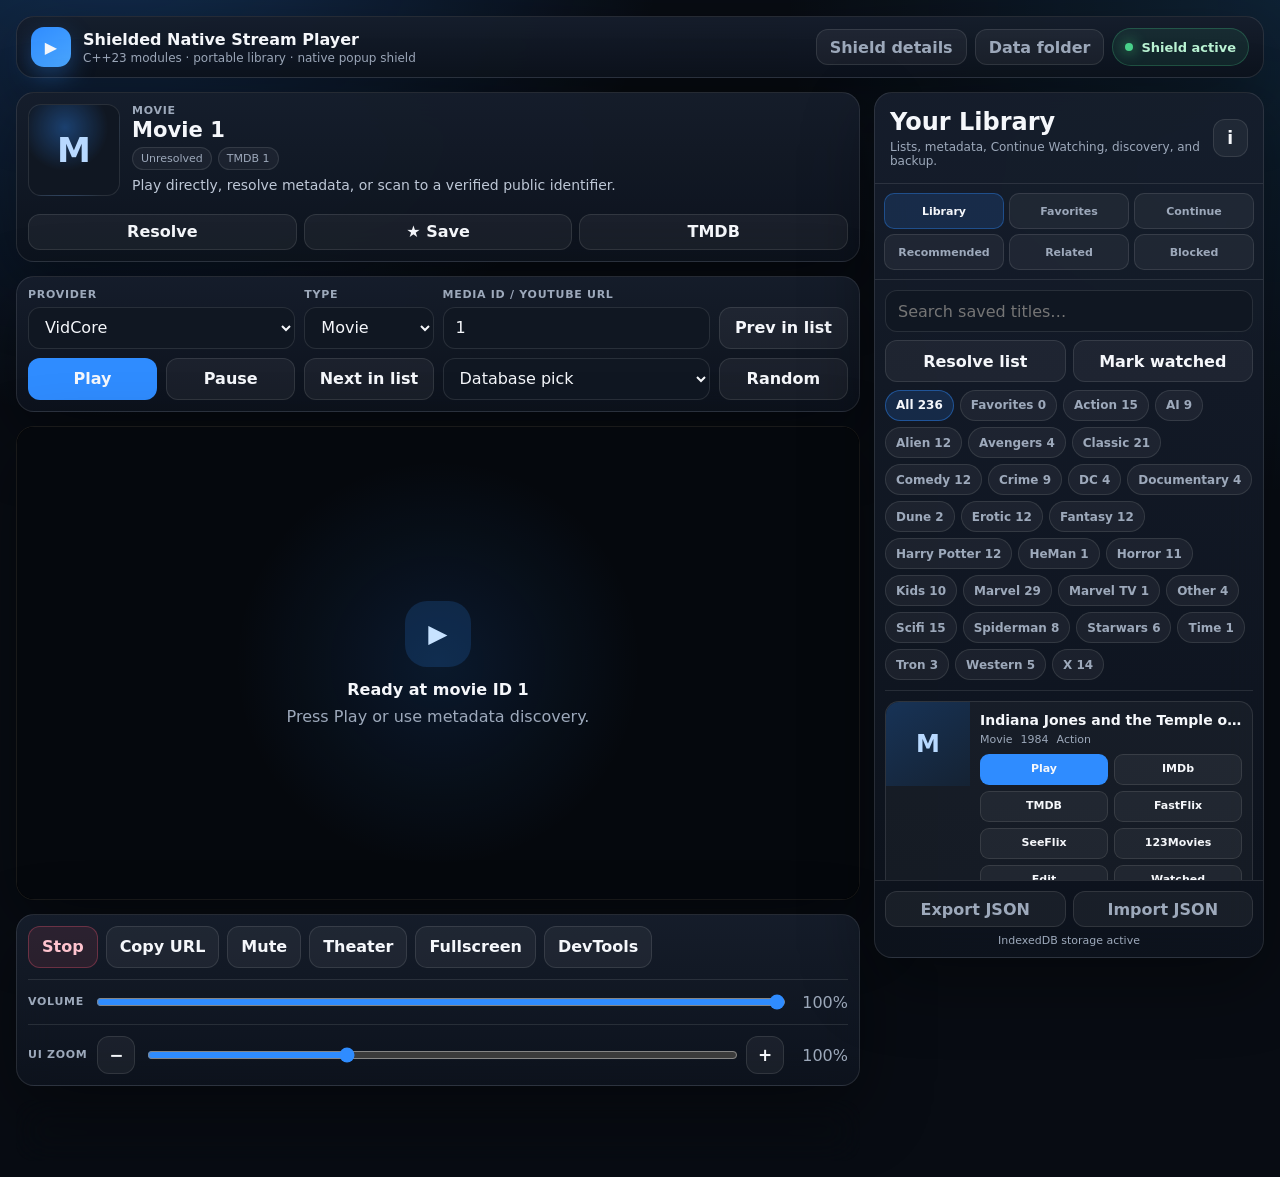
==== commit cefb7f22: "Release v0.2.17 security rollback" ====
--- a/VidCoreWebPlayer/index.html
+++ b/VidCoreWebPlayer/index.html
@@ -390,12 +390,12 @@
   <dialog id="shieldDialog">
     <div class="dialog-body">
       <h3>Native popup shield</h3>
-      <strong id="extensionStatus">Browser-hosted mode cannot load extensions.</strong>
+      <strong id="extensionStatus">Native extension loading is disabled in this security rollback.</strong>
       <p>
         The C++ host cancels WebView2 new-window requests and top-level navigation hijacks. A document-created guard also blocks window.open, target-blank links, external click redirects, middle-click navigation, and external form submissions inside every frame.
       </p>
       <p>
-        This prevents popup tabs and window hijacks. For maintained ad and script filtering, the native player can load a user-supplied unpacked uBlock Origin Chromium build from data/extensions/ublock/manifest.json. The app never downloads, updates, modifies, or deletes that extension. Restart after placing or changing it. Browser-hosted mode cannot filter a cross-origin YouTube frame.
+        This prevents popup tabs and window hijacks. Native browser-extension loading was removed after the v0.2.16 Microsoft Defender detection. Provider and YouTube filtering remains limited to blocker support supplied by the browser or provider; do not restore or allowlist the blocked v0.2.16 binary.
       </p>
       <div class="dialog-actions">
         <button id="closeShieldDialogButton" class="button primary">Close</button>
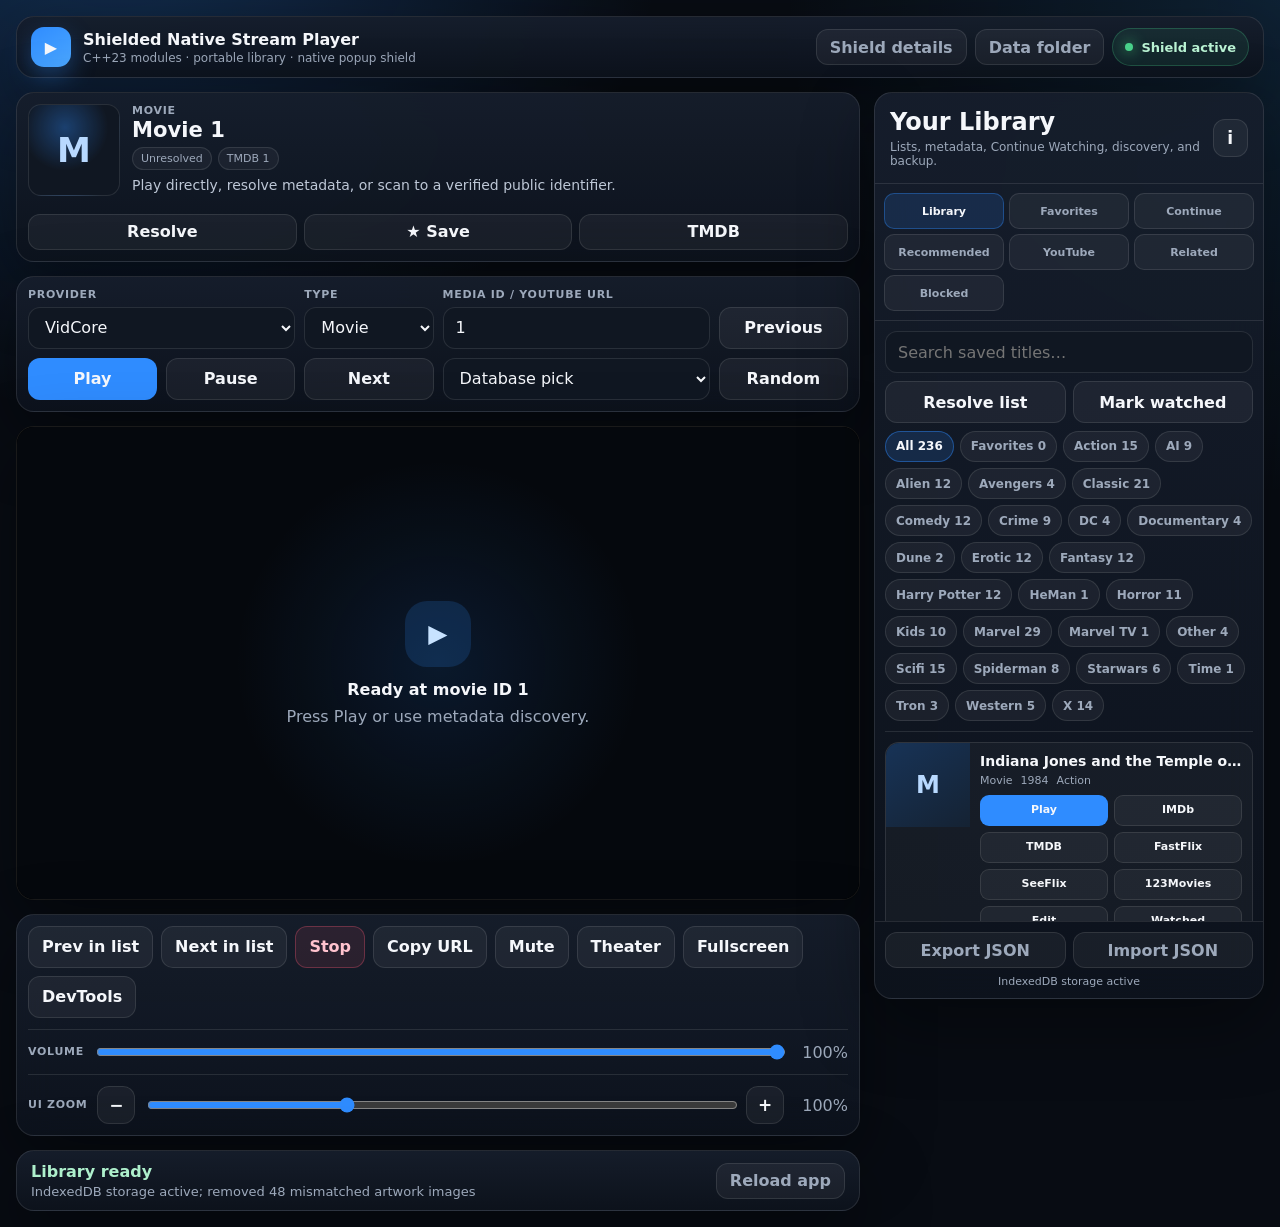
==== commit aac6b67e: "release: add YouTube discovery and fix embed origin" ====
--- a/VidCoreWebPlayer/index.html
+++ b/VidCoreWebPlayer/index.html
@@ -103,8 +103,8 @@
           <button
               id="previousButton"
               class="button"
-              title="Play the previous title in the active Library list">
-            Prev in list
+              title="Scan backward to the nearest public metadata match">
+            Previous
           </button>
 
           <button id="playButton" class="button primary">Play</button>
@@ -114,8 +114,8 @@
           <button
               id="nextButton"
               class="button"
-              title="Play the next title in the active Library list">
-            Next in list
+              title="Scan forward to the nearest public metadata match">
+            Next
           </button>
 
           <select id="randomMode" class="random-mode" aria-label="Random mode">
@@ -144,6 +144,18 @@
 
         <section class="transport panel">
           <div class="transport-row">
+            <button
+                id="listPreviousButton"
+                class="button"
+                title="Play the previous title in the active Library list">
+              Prev in list
+            </button>
+            <button
+                id="listNextButton"
+                class="button"
+                title="Play the next title in the active Library list">
+              Next in list
+            </button>
             <button id="stopButton" class="button danger">Stop</button>
             <button id="copyUrlButton" class="button">Copy URL</button>
             <button id="muteButton" class="button">Mute</button>
@@ -204,6 +216,7 @@
           <button class="tab" data-panel="favorites">Favorites</button>
           <button class="tab" data-panel="continue">Continue</button>
           <button class="tab" data-panel="recommended">Recommended</button>
+          <button class="tab" data-panel="youtube">YouTube</button>
           <button class="tab" data-panel="related">Related</button>
           <button class="tab" data-panel="blocked">Blocked</button>
         </nav>
@@ -238,6 +251,61 @@
 
         <section id="recommendedPanel" class="side-panel hidden">
           <div id="recommendedCards" class="card-list"></div>
+        </section>
+
+        <section id="youtubePanel" class="side-panel youtube-panel hidden">
+          <div class="youtube-hero">
+            <div>
+              <span class="eyebrow">Official YouTube playback</span>
+              <h3>Discover, collect, and follow</h3>
+              <p>Build video lists, get local picks, and follow channel uploads. YouTube playback may include ads.</p>
+            </div>
+            <div class="tool-row">
+              <button id="youtubeStorefrontButton" class="button primary">Free with ads movies</button>
+              <button id="youtubeShuffleButton" class="button">Fresh shuffle</button>
+            </div>
+          </div>
+
+          <div class="youtube-tools">
+            <input id="youtubeSearch" type="search" placeholder="Search your saved YouTube videos..." autocomplete="off">
+            <div id="youtubeListChips" class="list-chips"></div>
+            <div class="tool-row">
+              <input id="youtubeQuickAdd" placeholder="Paste a YouTube URL or video ID" spellcheck="false" autocomplete="off">
+              <button id="youtubeQuickAddButton" class="button">Add / edit</button>
+            </div>
+          </div>
+
+          <h3 class="section-title">Saved videos</h3>
+          <div id="youtubeSavedCards" class="card-list"></div>
+          <h3 class="section-title">Random from your lists</h3>
+          <div id="youtubeRandomCards" class="card-list"></div>
+          <h3 class="section-title">Related from your collection</h3>
+          <div id="youtubeRelatedCards" class="card-list"></div>
+
+          <div class="channel-watchlist">
+            <div>
+              <span class="eyebrow">Local subscription watchlist</span>
+              <h3>Channels</h3>
+              <p>Following here does not alter your YouTube account. Update checks use your optional YouTube Data API key, stored only on this device and excluded from JSON backups.</p>
+            </div>
+            <div class="tool-row">
+              <input id="youtubeApiKey" type="password" placeholder="YouTube Data API key" autocomplete="off">
+              <button id="youtubeSaveApiKeyButton" class="button">Save key</button>
+              <button id="youtubeForgetApiKeyButton" class="button danger">Forget</button>
+            </div>
+            <div class="tool-row">
+              <input id="youtubeChannelReference" placeholder="@handle or channel URL / ID" spellcheck="false" autocomplete="off">
+              <input id="youtubeChannelLabel" placeholder="Optional label" maxlength="100">
+            </div>
+            <div class="tool-row">
+              <button id="youtubeAddChannelButton" class="button primary">Follow locally</button>
+              <button id="youtubeCheckChannelsButton" class="button">Check all updates</button>
+            </div>
+            <span id="youtubeChannelStatus" class="muted-copy">No update check running.</span>
+          </div>
+          <div id="youtubeChannelCards" class="channel-list"></div>
+          <h3 class="section-title">Latest channel videos</h3>
+          <div id="youtubeChannelVideoCards" class="card-list"></div>
         </section>
 
         <section id="relatedPanel" class="side-panel hidden">
@@ -410,5 +478,6 @@
   <script src="providers.js"></script>
   <script src="scanner.js"></script>
   <script src="app.js"></script>
+  <script src="youtube.js"></script>
 </body>
 </html>
--- a/VidCoreWebPlayer/styles.css
+++ b/VidCoreWebPlayer/styles.css
@@ -970,3 +970,107 @@
     flex-flow: row wrap;
   }
 }
+
+
+/* YouTube discovery and local channel watchlist */
+.youtube-panel {
+  display: grid;
+  gap: 12px;
+}
+
+.youtube-panel.hidden {
+  display: none;
+}
+
+.youtube-hero,
+.channel-watchlist {
+  display: grid;
+  gap: 10px;
+  padding: 12px;
+  border: 1px solid rgba(47, 140, 255, 0.3);
+  border-radius: 14px;
+  background:
+    radial-gradient(circle at top right, rgba(47, 140, 255, 0.18), transparent 55%),
+    rgba(8, 24, 43, 0.84);
+}
+
+.youtube-hero h3,
+.channel-watchlist h3,
+.section-title {
+  margin: 2px 0 0;
+}
+
+.youtube-hero p,
+.channel-watchlist p {
+  margin: 5px 0 0;
+  color: var(--muted);
+  font-size: 12px;
+  line-height: 1.45;
+}
+
+.youtube-tools {
+  display: grid;
+  gap: 8px;
+  padding-bottom: 12px;
+  border-bottom: 1px solid var(--border);
+}
+
+.section-title {
+  color: #d9ebff;
+  font-size: 13px;
+  letter-spacing: 0.02em;
+}
+
+.channel-list {
+  display: grid;
+  gap: 9px;
+}
+
+.channel-card {
+  display: grid;
+  grid-template-columns: 64px minmax(0, 1fr);
+  align-items: start;
+  overflow: hidden;
+  border: 1px solid var(--border);
+  border-radius: 14px;
+  background: rgba(255, 255, 255, 0.035);
+}
+
+.channel-avatar {
+  display: grid;
+  width: 64px;
+  min-height: 64px;
+  aspect-ratio: 1;
+  place-items: center;
+  overflow: hidden;
+  color: #b8d9ff;
+  background: rgba(47, 140, 255, 0.16);
+  font-weight: 850;
+}
+
+.channel-avatar img {
+  width: 100%;
+  height: 100%;
+  object-fit: cover;
+}
+
+.muted-copy {
+  color: var(--muted);
+  font-size: 12px;
+}
+
+.muted-copy[data-type="ok"] {
+  color: #82e8b1;
+}
+
+.muted-copy[data-type="error"] {
+  color: #ff9f9f;
+}
+
+.youtube-video-card .card-poster {
+  aspect-ratio: 1;
+}
+
+.youtube-panel input {
+  width: 100%;
+}
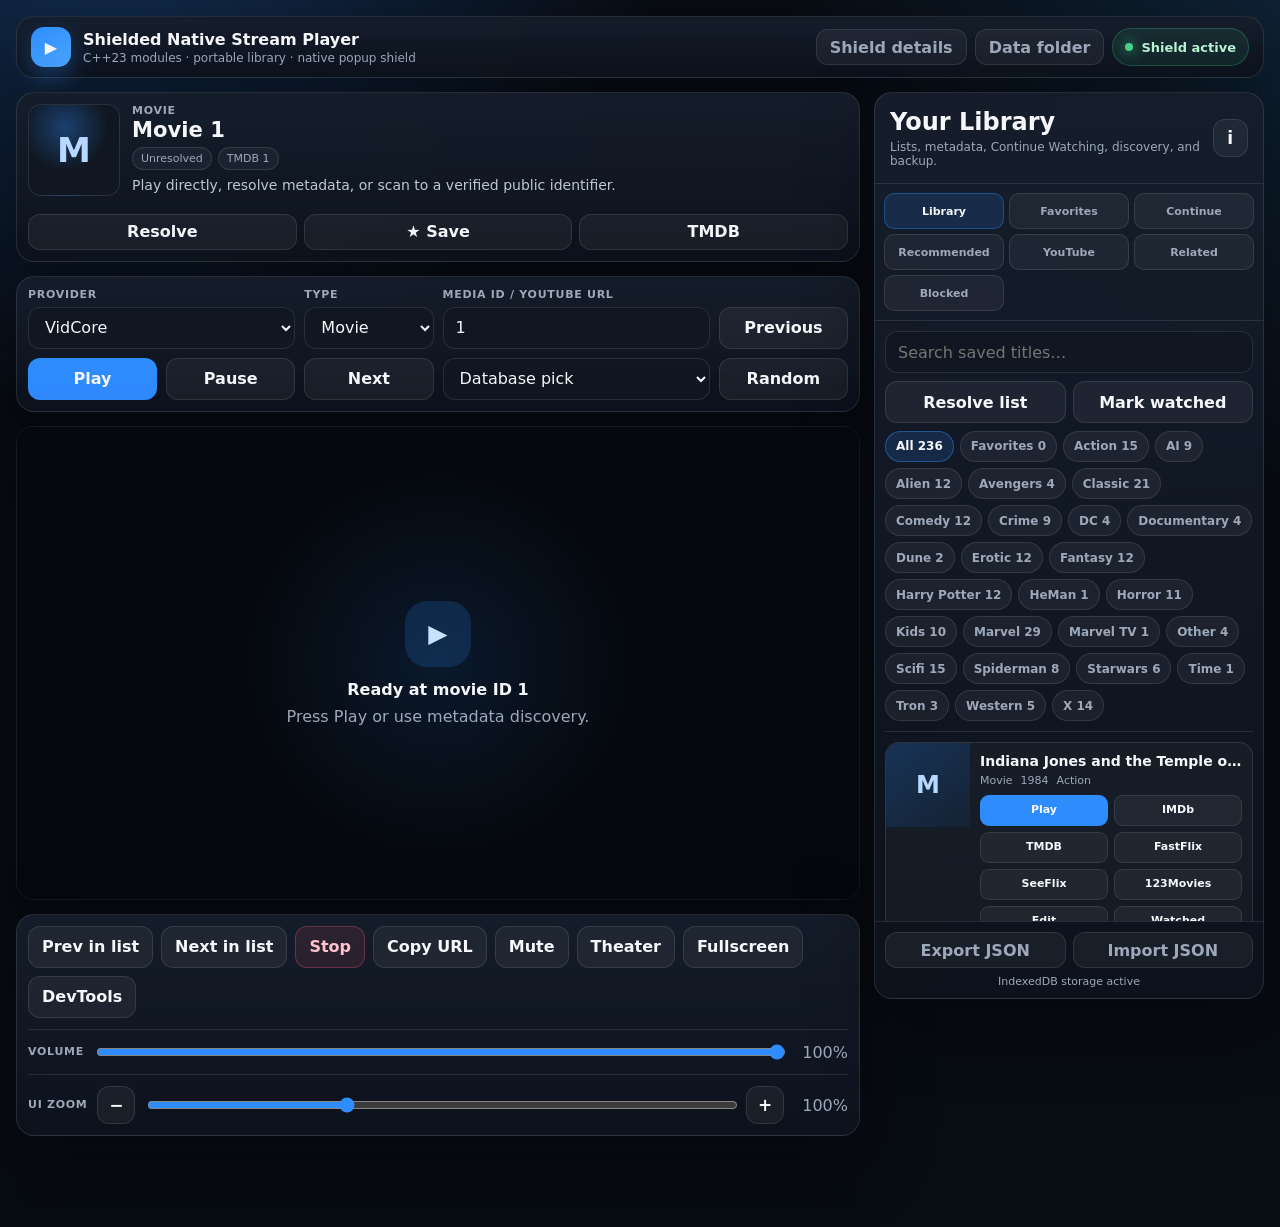
==== commit 19c1f74f: "Release v0.2.19 YouTube browser controls" ====
--- a/VidCoreWebPlayer/index.html
+++ b/VidCoreWebPlayer/index.html
@@ -176,6 +176,12 @@
             <output id="volumeOutput">100%</output>
           </div>
 
+          <div id="youtubeSeekRow" class="volume-row hidden">
+            <span>Seek</span>
+            <input id="youtubeSeekSlider" type="range" min="0" max="1000" step="1" value="0" disabled>
+            <output id="youtubeSeekOutput">0:00 / 0:00</output>
+          </div>
+
           <div class="zoom-row">
             <span>UI zoom</span>
             <button id="zoomOutButton" class="round-button">−</button>
@@ -261,12 +267,19 @@
               <p>Build video lists, get local picks, and follow channel uploads. YouTube playback may include ads.</p>
             </div>
             <div class="tool-row">
-              <button id="youtubeStorefrontButton" class="button primary">Free with ads movies</button>
+              <button id="youtubeHomeButton" class="button">YouTube home</button>
+              <button id="youtubeMoviesButton" class="button primary">YouTube Movies</button>
+              <button id="youtubeStorefrontButton" class="button">Free with ads</button>
               <button id="youtubeShuffleButton" class="button">Fresh shuffle</button>
             </div>
           </div>
 
           <div class="youtube-tools">
+            <div class="tool-row youtube-browser-row">
+              <input id="youtubeBrowseInput" placeholder="YouTube URL, video ID, or search" spellcheck="false" autocomplete="off">
+              <button id="youtubeBrowseButton" class="button primary">Open</button>
+              <button id="youtubeCurrentWatchButton" class="button">Current video</button>
+            </div>
             <input id="youtubeSearch" type="search" placeholder="Search your saved YouTube videos..." autocomplete="off">
             <div id="youtubeListChips" class="list-chips"></div>
             <div class="tool-row">
@@ -476,6 +489,7 @@
   <script src="storage.js"></script>
   <script src="metadata.js"></script>
   <script src="providers.js"></script>
+  <script src="youtube-controls.js"></script>
   <script src="scanner.js"></script>
   <script src="app.js"></script>
   <script src="youtube.js"></script>
